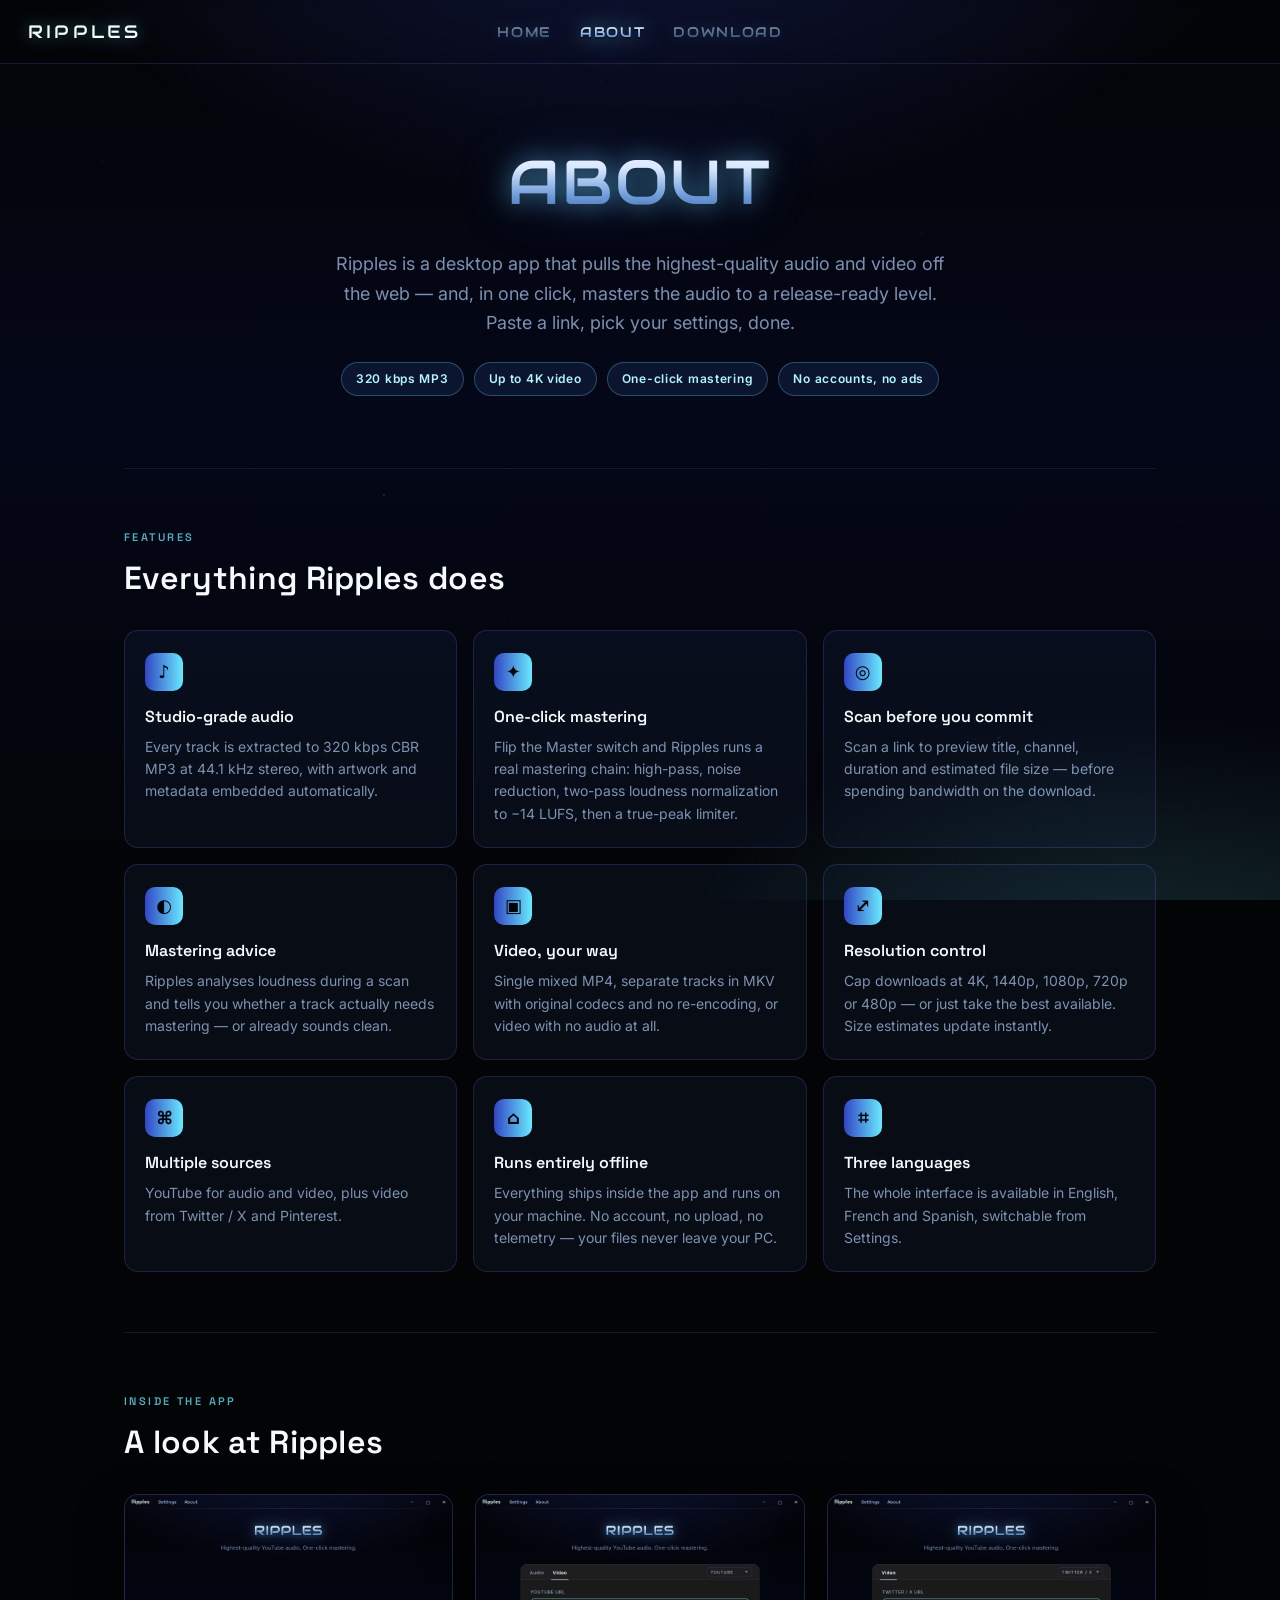
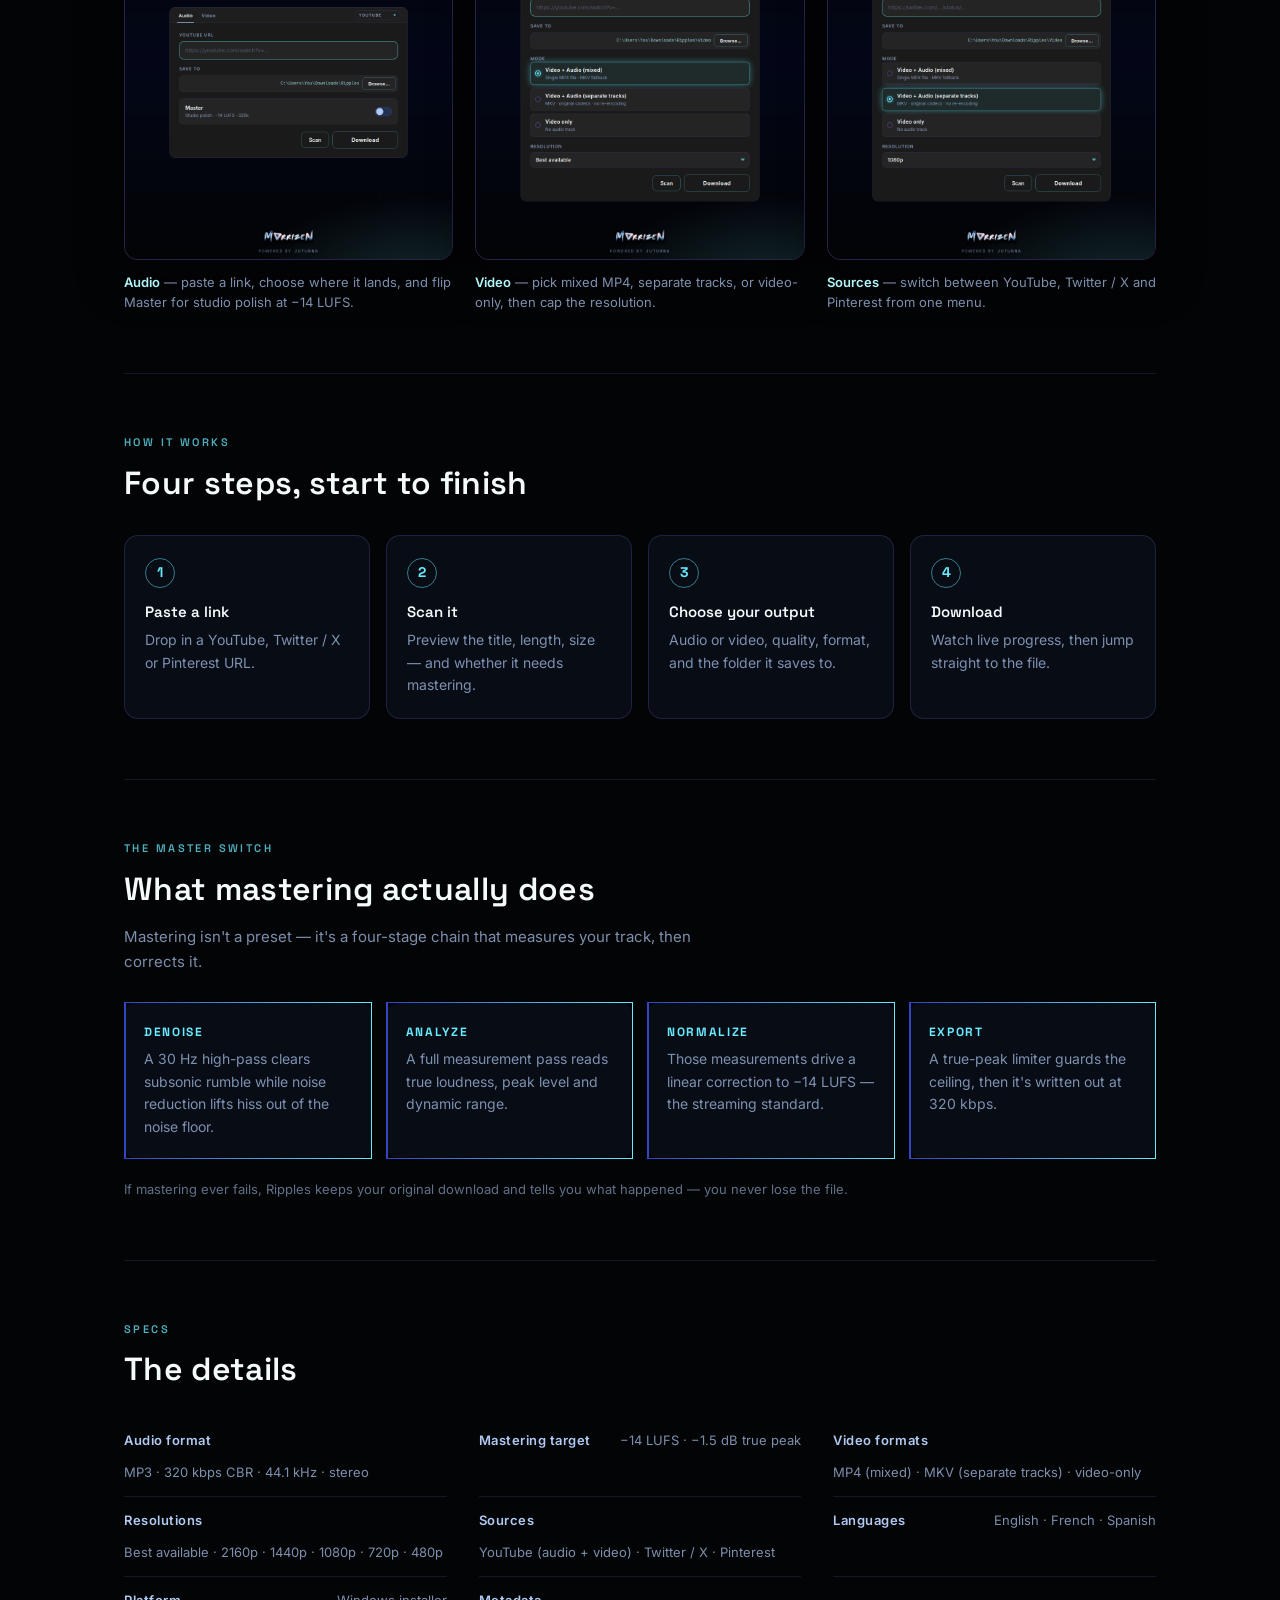
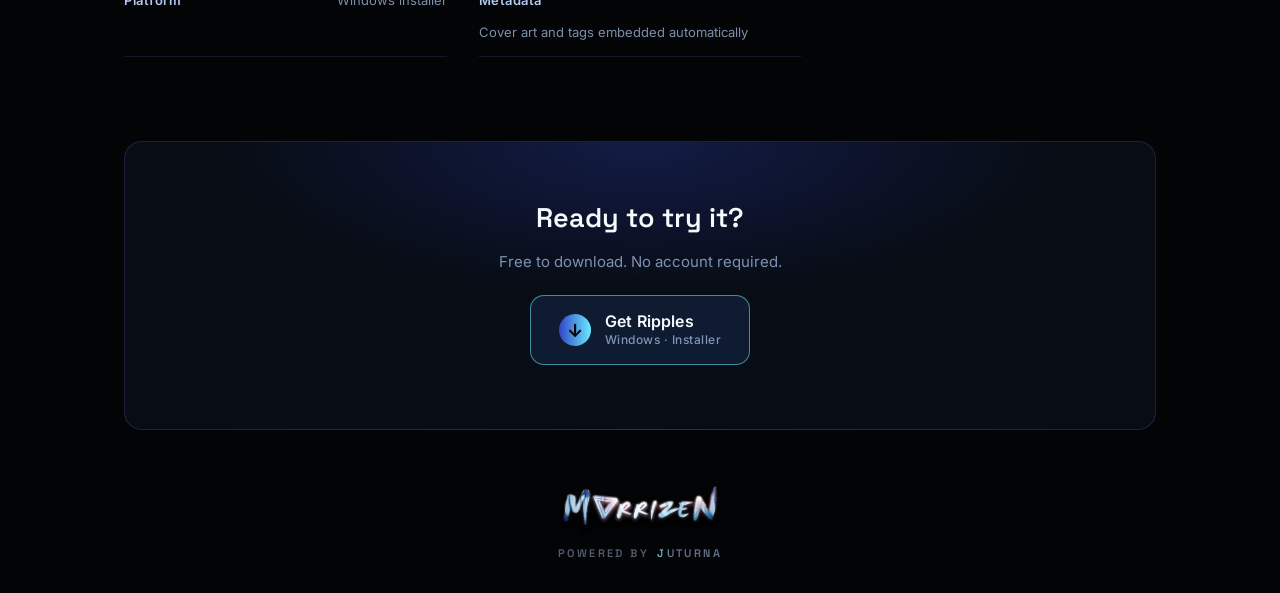
==== about.html @ e48f5643 "Initial commit: Ripples static marketing site Static HTML/CSS site with no build step, served via se" ====
<!doctype html>
<html lang="en">
  <head>
    <meta charset="UTF-8" />
    <meta name="viewport" content="width=device-width, initial-scale=1.0" />
    <title>About Ripples — Features & how it works</title>
    <meta
      name="description"
      content="Ripples is a desktop app for highest-quality audio and video downloads from YouTube, Twitter/X and Pinterest — with one-click studio mastering."
    />
    <link rel="preconnect" href="https://fonts.googleapis.com" />
    <link rel="preconnect" href="https://fonts.gstatic.com" crossorigin />
    <link
      href="https://fonts.googleapis.com/css2?family=Inter:wght@400;500;600;700&family=Space+Grotesk:wght@400;500;600;700&family=Audiowide&display=swap"
      rel="stylesheet"
    />
    <link rel="stylesheet" href="styles.css?v=15" />
  </head>
  <body>
    <div class="page">
      <div class="bg-wash" aria-hidden="true"></div>
      <div class="starfield" aria-hidden="true"></div>

      <header class="site-nav">
        <a class="nav-brand" href="index.html" aria-label="Ripples home">RIPPLES</a>
        <nav class="nav-links" aria-label="Primary">
          <a class="nav-link" href="index.html">Home</a>
          <a class="nav-link is-active" href="about.html">About</a>
          <a class="nav-link" href="download.html">Download</a>
        </nav>
      </header>

      <main class="about">
        <!-- Intro -->
        <section class="about-hero">
          <h1 class="hero-title hero-title--sm">About</h1>
          <p class="about-lede">
            Ripples is a desktop app that pulls the highest-quality audio and video
            off the web — and, in one click, masters the audio to a release-ready
            level. Paste a link, pick your settings, done.
          </p>
          <div class="about-chips" role="list">
            <span class="chip" role="listitem">320 kbps MP3</span>
            <span class="chip" role="listitem">Up to 4K video</span>
            <span class="chip" role="listitem">One-click mastering</span>
            <span class="chip" role="listitem">No accounts, no ads</span>
          </div>
        </section>

        <!-- Feature grid -->
        <section class="about-section" aria-labelledby="features-h">
          <p class="section-kicker">Features</p>
          <h2 class="section-title" id="features-h">Everything Ripples does</h2>

          <div class="feature-grid">
            <article class="feature">
              <div class="feature-icon" aria-hidden="true">♪</div>
              <h3 class="feature-title">Studio-grade audio</h3>
              <p class="feature-text">
                Every track is extracted to 320 kbps CBR MP3 at 44.1 kHz stereo,
                with artwork and metadata embedded automatically.
              </p>
            </article>

            <article class="feature">
              <div class="feature-icon" aria-hidden="true">✦</div>
              <h3 class="feature-title">One-click mastering</h3>
              <p class="feature-text">
                Flip the Master switch and Ripples runs a real mastering chain:
                high-pass, noise reduction, two-pass loudness normalization to
                &minus;14&nbsp;LUFS, then a true-peak limiter.
              </p>
            </article>

            <article class="feature">
              <div class="feature-icon" aria-hidden="true">◎</div>
              <h3 class="feature-title">Scan before you commit</h3>
              <p class="feature-text">
                Scan a link to preview title, channel, duration and estimated file
                size — before spending bandwidth on the download.
              </p>
            </article>

            <article class="feature">
              <div class="feature-icon" aria-hidden="true">◐</div>
              <h3 class="feature-title">Mastering advice</h3>
              <p class="feature-text">
                Ripples analyses loudness during a scan and tells you whether a
                track actually needs mastering — or already sounds clean.
              </p>
            </article>

            <article class="feature">
              <div class="feature-icon" aria-hidden="true">▣</div>
              <h3 class="feature-title">Video, your way</h3>
              <p class="feature-text">
                Single mixed MP4, separate tracks in MKV with original codecs and
                no re-encoding, or video with no audio at all.
              </p>
            </article>

            <article class="feature">
              <div class="feature-icon" aria-hidden="true">⤢</div>
              <h3 class="feature-title">Resolution control</h3>
              <p class="feature-text">
                Cap downloads at 4K, 1440p, 1080p, 720p or 480p — or just take the
                best available. Size estimates update instantly.
              </p>
            </article>

            <article class="feature">
              <div class="feature-icon" aria-hidden="true">⌘</div>
              <h3 class="feature-title">Multiple sources</h3>
              <p class="feature-text">
                YouTube for audio and video, plus video from Twitter&nbsp;/&nbsp;X
                and Pinterest.
              </p>
            </article>

            <article class="feature">
              <div class="feature-icon" aria-hidden="true">⌂</div>
              <h3 class="feature-title">Runs entirely offline</h3>
              <p class="feature-text">
                Everything ships inside the app and runs on your machine. No
                account, no upload, no telemetry — your files never leave your PC.
              </p>
            </article>

            <article class="feature">
              <div class="feature-icon" aria-hidden="true">⌗</div>
              <h3 class="feature-title">Three languages</h3>
              <p class="feature-text">
                The whole interface is available in English, French and Spanish,
                switchable from Settings.
              </p>
            </article>
          </div>
        </section>

        <!-- Screenshots -->
        <section class="about-section" aria-labelledby="shots-h">
          <p class="section-kicker">Inside the app</p>
          <h2 class="section-title" id="shots-h">A look at Ripples</h2>

          <div class="shot-row">
            <figure class="shot">
              <img
                src="assets/shots/audio.png"
                alt="Ripples Audio tab with URL field, save location, and the Master toggle"
                width="900"
                height="1000"
                loading="lazy"
                decoding="async"
              />
              <figcaption class="shot-caption">
                <strong>Audio</strong> — paste a link, choose where it lands, and
                flip Master for studio polish at &minus;14&nbsp;LUFS.
              </figcaption>
            </figure>

            <figure class="shot">
              <img
                src="assets/shots/video.png"
                alt="Ripples Video tab showing the three download modes and a resolution selector"
                width="900"
                height="1000"
                loading="lazy"
                decoding="async"
              />
              <figcaption class="shot-caption">
                <strong>Video</strong> — pick mixed MP4, separate tracks, or
                video-only, then cap the resolution.
              </figcaption>
            </figure>

            <figure class="shot">
              <img
                src="assets/shots/sources.png"
                alt="Ripples with the source selector set to Twitter / X"
                width="900"
                height="1000"
                loading="lazy"
                decoding="async"
              />
              <figcaption class="shot-caption">
                <strong>Sources</strong> — switch between YouTube,
                Twitter&nbsp;/&nbsp;X and Pinterest from one menu.
              </figcaption>
            </figure>
          </div>
        </section>

        <!-- How it works -->
        <section class="about-section" aria-labelledby="how-h">
          <p class="section-kicker">How it works</p>
          <h2 class="section-title" id="how-h">Four steps, start to finish</h2>

          <ol class="steps">
            <li class="step">
              <span class="step-num" aria-hidden="true">1</span>
              <h3 class="step-title">Paste a link</h3>
              <p class="step-text">Drop in a YouTube, Twitter&nbsp;/&nbsp;X or Pinterest URL.</p>
            </li>
            <li class="step">
              <span class="step-num" aria-hidden="true">2</span>
              <h3 class="step-title">Scan it</h3>
              <p class="step-text">Preview the title, length, size — and whether it needs mastering.</p>
            </li>
            <li class="step">
              <span class="step-num" aria-hidden="true">3</span>
              <h3 class="step-title">Choose your output</h3>
              <p class="step-text">Audio or video, quality, format, and the folder it saves to.</p>
            </li>
            <li class="step">
              <span class="step-num" aria-hidden="true">4</span>
              <h3 class="step-title">Download</h3>
              <p class="step-text">Watch live progress, then jump straight to the file.</p>
            </li>
          </ol>
        </section>

        <!-- Mastering detail -->
        <section class="about-section" aria-labelledby="master-h">
          <p class="section-kicker">The Master switch</p>
          <h2 class="section-title" id="master-h">What mastering actually does</h2>
          <p class="section-lede">
            Mastering isn't a preset — it's a four-stage chain that measures your
            track, then corrects it.
          </p>

          <div class="chain">
            <div class="chain-item">
              <p class="chain-step">Denoise</p>
              <p class="chain-text">A 30&nbsp;Hz high-pass clears subsonic rumble while noise reduction lifts hiss out of the noise floor.</p>
            </div>
            <div class="chain-item">
              <p class="chain-step">Analyze</p>
              <p class="chain-text">A full measurement pass reads true loudness, peak level and dynamic range.</p>
            </div>
            <div class="chain-item">
              <p class="chain-step">Normalize</p>
              <p class="chain-text">Those measurements drive a linear correction to &minus;14&nbsp;LUFS — the streaming standard.</p>
            </div>
            <div class="chain-item">
              <p class="chain-step">Export</p>
              <p class="chain-text">A true-peak limiter guards the ceiling, then it's written out at 320 kbps.</p>
            </div>
          </div>

          <p class="fine-print">
            If mastering ever fails, Ripples keeps your original download and tells
            you what happened — you never lose the file.
          </p>
        </section>

        <!-- Specs -->
        <section class="about-section" aria-labelledby="specs-h">
          <p class="section-kicker">Specs</p>
          <h2 class="section-title" id="specs-h">The details</h2>

          <dl class="specs">
            <div class="spec"><dt>Audio format</dt><dd>MP3 · 320 kbps CBR · 44.1 kHz · stereo</dd></div>
            <div class="spec"><dt>Mastering target</dt><dd>&minus;14 LUFS · &minus;1.5 dB true peak</dd></div>
            <div class="spec"><dt>Video formats</dt><dd>MP4 (mixed) · MKV (separate tracks) · video-only</dd></div>
            <div class="spec"><dt>Resolutions</dt><dd>Best available · 2160p · 1440p · 1080p · 720p · 480p</dd></div>
            <div class="spec"><dt>Sources</dt><dd>YouTube (audio + video) · Twitter / X · Pinterest</dd></div>
            <div class="spec"><dt>Languages</dt><dd>English · French · Spanish</dd></div>
            <div class="spec"><dt>Platform</dt><dd>Windows installer</dd></div>
            <div class="spec"><dt>Metadata</dt><dd>Cover art and tags embedded automatically</dd></div>
          </dl>
        </section>

        <!-- CTA -->
        <section class="about-cta">
          <h2 class="cta-title">Ready to try it?</h2>
          <p class="cta-text">Free to download. No account required.</p>
          <a class="download-btn" href="download.html">
            <span class="download-icon" aria-hidden="true">&#8595;</span>
            <span class="download-label">
              <span class="download-title">Get Ripples</span>
              <span class="download-meta">Windows &middot; Installer</span>
            </span>
          </a>
        </section>
      </main>

      <footer class="site-footer" aria-label="Powered by Juturna">
        <a
          class="morrizen-mark"
          href="https://www.morrizen.io"
          target="_blank"
          rel="noopener noreferrer"
          aria-label="MorrizeN"
        >
          <img src="assets/morrizen-logo.png" alt="MorrizeN" class="morrizen-logo" />
        </a>
        <div class="powered-by-row">
          <span class="powered-by">POWERED BY</span>
          <a
            class="juturna-mark"
            href="https://www.juturna.io"
            target="_blank"
            rel="noopener noreferrer"
          >
            <span class="juturna-text">JUTURNA</span>
          </a>
        </div>
      </footer>
    </div>
  </body>
</html>
---- styles.css ----
:root {
  --color-starlight: #f5fafc;
  --color-glacier-mist: #b2f6f9;
  --color-electric-cyan: #69eafd;
  --color-sky-frost: #b1caf3;
  --color-electric-blue: #3245c5;
  --color-indigo-depth: #543892;
  --color-midnight-navy: #213966;
  --color-void-black: #030406;

  --gradient-beam: linear-gradient(90deg, var(--color-electric-blue) 0%, var(--color-electric-cyan) 100%);

  --text-primary: var(--color-starlight);
  --text-muted: rgba(177, 202, 243, 0.7);

  --glow-primary: 0 0 20px rgba(105, 234, 253, 0.55);
  --glow-secondary: 0 0 20px rgba(105, 234, 253, 0.4);

  --border-subtle: 1px solid rgba(99, 80, 171, 0.3);
}

*,
*::before,
*::after {
  box-sizing: border-box;
}

html,
body {
  margin: 0;
  padding: 0;
  height: 100%;
  background: var(--color-void-black);
  color: var(--text-primary);
  font-family: 'Inter', system-ui, -apple-system, 'Segoe UI', sans-serif;
  font-size: 15px;
  line-height: 1.5;
  -webkit-font-smoothing: antialiased;
  -moz-osx-font-smoothing: grayscale;
}

::selection {
  background: rgba(105, 234, 253, 0.35);
  color: var(--color-starlight);
}

a {
  color: inherit;
}

.page {
  position: relative;
  min-height: 100vh;
  display: flex;
  flex-direction: column;
  isolation: isolate;
  overflow: hidden;
}

/* Long-form pages scroll, so the ambient layers must span the full document
   height rather than being clipped to the first viewport. */
.page:has(.about) {
  overflow: visible;
}

.page:has(.about) .bg-wash,
.page:has(.about) .starfield {
  position: fixed;
}

.bg-wash {
  position: absolute;
  inset: 0;
  z-index: 0;
  pointer-events: none;
  background:
    radial-gradient(1200px 700px at 50% -20%, rgba(50, 69, 197, 0.35), transparent 55%),
    radial-gradient(900px 500px at 90% 110%, rgba(105, 234, 253, 0.18), transparent 55%),
    linear-gradient(180deg, var(--color-void-black) 0%, #040718 45%, var(--color-void-black) 100%);
}

.starfield {
  position: absolute;
  inset: 0;
  z-index: 0;
  pointer-events: none;
  opacity: 0.85;
  background-image:
    radial-gradient(1px 1px at 8% 18%, rgba(245, 250, 252, 0.6), transparent 60%),
    radial-gradient(1px 1px at 24% 72%, rgba(178, 246, 249, 0.5), transparent 60%),
    radial-gradient(1px 1px at 47% 9%, rgba(245, 250, 252, 0.45), transparent 60%),
    radial-gradient(1px 1px at 63% 42%, rgba(177, 202, 243, 0.5), transparent 60%),
    radial-gradient(1px 1px at 81% 12%, rgba(245, 250, 252, 0.6), transparent 60%),
    radial-gradient(1px 1px at 92% 58%, rgba(178, 246, 249, 0.4), transparent 60%),
    radial-gradient(1px 1px at 14% 88%, rgba(245, 250, 252, 0.35), transparent 60%),
    radial-gradient(1px 1px at 36% 33%, rgba(177, 202, 243, 0.4), transparent 60%),
    radial-gradient(1px 1px at 56% 77%, rgba(178, 246, 249, 0.45), transparent 60%),
    radial-gradient(1px 1px at 72% 26%, rgba(245, 250, 252, 0.5), transparent 60%),
    radial-gradient(2px 2px at 30% 55%, rgba(105, 234, 253, 0.35), transparent 70%),
    radial-gradient(2px 2px at 78% 82%, rgba(105, 234, 253, 0.3), transparent 70%);
}

.site-nav {
  position: relative;
  z-index: 2;
  display: grid;
  grid-template-columns: 1fr auto 1fr;
  align-items: center;
  padding: 18px 28px;
  border-bottom: 1px solid rgba(99, 80, 171, 0.25);
  backdrop-filter: blur(6px);
  -webkit-backdrop-filter: blur(6px);
}

.nav-brand {
  grid-column: 1;
  grid-row: 1;
  justify-self: start;
  font-family: 'Audiowide', 'Space Grotesk', 'Inter', system-ui, sans-serif;
  font-size: 18px;
  letter-spacing: 0.18em;
  text-decoration: none;
  color: var(--color-starlight);
  filter: drop-shadow(0 0 8px rgba(105, 234, 253, 0.45));
  transition: filter 140ms ease;
}

.nav-brand:hover {
  filter: drop-shadow(0 0 12px rgba(105, 234, 253, 0.7));
}

.nav-links {
  position: absolute;
  left: 50%;
  top: 50%;
  transform: translate(-50%, -50%);
  display: flex;
  align-items: center;
  justify-content: center;
  gap: 8px;
}

/* Narrow screens: the absolutely-centred links overlap the brand, so drop back
   to normal flow and stack them under it. */
@media (max-width: 640px) {
  .site-nav {
    display: flex;
    flex-direction: column;
    gap: 10px;
    padding: 14px 18px;
  }

  .nav-links {
    position: static;
    transform: none;
  }
}

.nav-link {
  display: inline-flex;
  align-items: center;
  padding: 6px 10px;
  font-family: 'Audiowide', 'Space Grotesk', 'Inter', system-ui, sans-serif;
  font-size: 14px;
  font-weight: 400;
  letter-spacing: 0.12em;
  text-transform: uppercase;
  text-decoration: none;
  background: linear-gradient(180deg, #ffffff 0%, #d8e7ff 35%, #6c9ad8 65%, #2a4a8a 100%);
  -webkit-background-clip: text;
  background-clip: text;
  -webkit-text-fill-color: transparent;
  color: transparent;
  filter:
    drop-shadow(0 0 6px rgba(105, 234, 253, 0.25))
    drop-shadow(0 0 12px rgba(50, 69, 197, 0.2));
  opacity: 0.55;
  transition: opacity 140ms ease, filter 140ms ease;
}

.nav-link:hover {
  opacity: 0.9;
  filter:
    drop-shadow(0 0 8px rgba(105, 234, 253, 0.45))
    drop-shadow(0 0 16px rgba(50, 69, 197, 0.3));
}

.nav-link.is-active {
  opacity: 1;
  filter:
    drop-shadow(0 0 10px rgba(105, 234, 253, 0.6))
    drop-shadow(0 0 20px rgba(50, 69, 197, 0.45))
    drop-shadow(0 2px 0 rgba(3, 4, 6, 0.85));
}

.hero {
  position: relative;
  z-index: 1;
  flex: 1;
  display: flex;
  flex-direction: column;
  align-items: center;
  justify-content: center;
  text-align: center;
  padding: 64px 24px;
  gap: 28px;
}

.hero-title {
  margin: 0;
  font-family: 'Audiowide', 'Space Grotesk', 'Inter', system-ui, sans-serif;
  font-size: clamp(36px, 7vw, 73px);
  font-weight: 400;
  letter-spacing: 0.04em;
  text-transform: uppercase;
  background: linear-gradient(180deg, #ffffff 0%, #d8e7ff 35%, #6c9ad8 65%, #2a4a8a 100%);
  -webkit-background-clip: text;
  background-clip: text;
  -webkit-text-fill-color: transparent;
  color: transparent;
  filter:
    drop-shadow(0 0 12px rgba(105, 234, 253, 0.55))
    drop-shadow(0 0 24px rgba(50, 69, 197, 0.45))
    drop-shadow(0 2px 0 rgba(3, 4, 6, 0.85));
}

.hero-title--sm {
  font-size: clamp(31px, 5.95vw, 62px);
}

.hero-sub {
  margin: 0;
  color: var(--text-muted);
  font-size: clamp(15px, 2vw, 18px);
  max-width: 540px;
}

.download-btn {
  display: inline-flex;
  align-items: center;
  gap: 14px;
  padding: 16px 28px;
  border: 1px solid rgba(105, 234, 253, 0.55);
  border-radius: 14px;
  background: rgba(33, 57, 102, 0.35);
  color: var(--color-starlight);
  font-family: inherit;
  font-size: 15px;
  font-weight: 600;
  text-decoration: none;
  cursor: pointer;
  transition: background 160ms ease, border-color 160ms ease, box-shadow 160ms ease, transform 160ms ease;
  box-shadow: 0 0 0 transparent;
}

.download-btn:hover,
.download-btn:focus-visible {
  outline: none;
  background: rgba(105, 234, 253, 0.12);
  border-color: var(--color-electric-cyan);
  box-shadow: var(--glow-primary);
  transform: translateY(-1px);
}

.download-icon {
  display: inline-flex;
  align-items: center;
  justify-content: center;
  width: 32px;
  height: 32px;
  border-radius: 999px;
  background: var(--gradient-beam);
  color: var(--color-void-black);
  font-size: 18px;
  font-weight: 700;
}

.download-label {
  display: flex;
  flex-direction: column;
  align-items: flex-start;
  line-height: 1.2;
}

.download-title {
  font-size: 16px;
  letter-spacing: 0.01em;
}

.download-meta {
  font-size: 12px;
  font-weight: 500;
  color: var(--text-muted);
  letter-spacing: 0.04em;
  margin-top: 2px;
}

.site-footer {
  position: relative;
  z-index: 1;
  display: flex;
  flex-direction: column;
  align-items: center;
  justify-content: center;
  gap: 8px;
  padding: 24px 16px 32px;
  font-family: 'Space Grotesk', 'Inter', system-ui, sans-serif;
  font-size: 11px;
  font-weight: 600;
  letter-spacing: 0.22em;
}

.morrizen-mark {
  display: inline-block;
  line-height: 0;
  border-radius: 4px;
  cursor: pointer;
  transition: filter 140ms ease;
}

.morrizen-mark:hover {
  filter: brightness(1.12) drop-shadow(0 0 12px rgba(105, 234, 253, 0.35));
}

.morrizen-logo {
  display: block;
  width: 160px;
  height: auto;
  user-select: none;
  -webkit-user-drag: none;
}

.powered-by-row {
  display: flex;
  align-items: center;
  gap: 8px;
}

.powered-by {
  color: rgba(177, 202, 243, 0.45);
}

.juturna-mark {
  position: relative;
  display: inline-block;
  text-decoration: none;
  cursor: pointer;
  border-radius: 4px;
}

.juturna-mark:hover .juturna-text {
  filter: brightness(1.15);
}

.juturna-text {
  background-image: linear-gradient(
    90deg,
    rgba(177, 202, 243, 0.55) 0%,
    rgba(177, 202, 243, 0.55) 35%,
    rgba(105, 234, 253, 1) 50%,
    rgba(177, 202, 243, 0.55) 65%,
    rgba(177, 202, 243, 0.55) 100%
  );
  background-size: 220% 100%;
  background-position: 100% 0;
  -webkit-background-clip: text;
  background-clip: text;
  -webkit-text-fill-color: transparent;
  color: transparent;
  animation: juturna-sweep 3.6s ease-in-out infinite;
}

@keyframes juturna-sweep {
  0% { background-position: 100% 0; }
  60% { background-position: -20% 0; }
  100% { background-position: -20% 0; }
}

/* ==========================================================================
   About page
   ========================================================================== */

.about {
  position: relative;
  z-index: 1;
  width: min(1080px, 100%);
  margin: 0 auto;
  padding: 8px 24px 24px;
}

.about-hero {
  display: flex;
  flex-direction: column;
  align-items: center;
  text-align: center;
  gap: 20px;
  padding: 64px 0 72px;
}

.about-lede {
  margin: 0;
  max-width: 620px;
  color: var(--text-muted);
  font-size: clamp(15px, 1.9vw, 18px);
  line-height: 1.65;
}

.about-chips {
  display: flex;
  flex-wrap: wrap;
  justify-content: center;
  gap: 10px;
  margin-top: 4px;
}

.chip {
  padding: 7px 14px;
  border: 1px solid rgba(105, 234, 253, 0.28);
  border-radius: 999px;
  background: rgba(33, 57, 102, 0.3);
  color: var(--color-glacier-mist);
  font-size: 12px;
  font-weight: 600;
  letter-spacing: 0.06em;
  white-space: nowrap;
}

.about-section {
  padding: 60px 0;
  border-top: 1px solid rgba(99, 80, 171, 0.22);
}

.section-kicker {
  margin: 0 0 8px;
  font-family: 'Space Grotesk', 'Inter', system-ui, sans-serif;
  font-size: 11px;
  font-weight: 600;
  letter-spacing: 0.22em;
  text-transform: uppercase;
  color: var(--color-electric-cyan);
  opacity: 0.75;
}

.section-title {
  margin: 0 0 12px;
  font-family: 'Space Grotesk', 'Inter', system-ui, sans-serif;
  font-size: clamp(23px, 3.4vw, 32px);
  font-weight: 600;
  letter-spacing: 0.01em;
  color: var(--color-starlight);
}

.section-lede {
  margin: 0 0 4px;
  max-width: 620px;
  color: var(--text-muted);
  font-size: 15px;
  line-height: 1.65;
}

/* --- Feature grid --- */

.feature-grid {
  display: grid;
  grid-template-columns: repeat(auto-fit, minmax(260px, 1fr));
  gap: 16px;
  margin-top: 28px;
}

.feature {
  padding: 22px 20px;
  border: var(--border-subtle);
  border-radius: 14px;
  background: rgba(33, 57, 102, 0.16);
  transition: border-color 160ms ease, background 160ms ease, transform 160ms ease;
}

.feature:hover {
  border-color: rgba(105, 234, 253, 0.45);
  background: rgba(33, 57, 102, 0.28);
  transform: translateY(-2px);
}

.feature-icon {
  display: inline-flex;
  align-items: center;
  justify-content: center;
  width: 38px;
  height: 38px;
  margin-bottom: 14px;
  border-radius: 10px;
  background: var(--gradient-beam);
  color: var(--color-void-black);
  font-size: 18px;
  font-weight: 700;
  line-height: 1;
}

.feature-title {
  margin: 0 0 7px;
  font-family: 'Space Grotesk', 'Inter', system-ui, sans-serif;
  font-size: 16px;
  font-weight: 600;
  color: var(--color-starlight);
}

.feature-text {
  margin: 0;
  color: var(--text-muted);
  font-size: 14px;
  line-height: 1.6;
}

/* --- Screenshots --- */

.shot-row {
  display: grid;
  grid-template-columns: repeat(auto-fit, minmax(280px, 1fr));
  gap: 22px;
  margin-top: 28px;
}

.shot {
  margin: 0;
  display: flex;
  flex-direction: column;
  gap: 12px;
}

.shot img {
  display: block;
  width: 100%;
  height: auto;
  border: 1px solid rgba(99, 80, 171, 0.4);
  border-radius: 14px;
  background: var(--color-void-black);
  box-shadow: 0 18px 44px rgba(3, 4, 6, 0.6);
  transition: border-color 160ms ease, box-shadow 160ms ease, transform 160ms ease;
}

.shot img:hover {
  border-color: rgba(105, 234, 253, 0.45);
  box-shadow: 0 18px 52px rgba(3, 4, 6, 0.7), var(--glow-secondary);
  transform: translateY(-3px);
}

.shot-caption {
  color: var(--text-muted);
  font-size: 13px;
  line-height: 1.6;
}

.shot-caption strong {
  color: var(--color-glacier-mist);
  font-weight: 600;
}

/* --- Steps --- */

.steps {
  display: grid;
  grid-template-columns: repeat(auto-fit, minmax(210px, 1fr));
  gap: 16px;
  margin: 28px 0 0;
  padding: 0;
  list-style: none;
  counter-reset: none;
}

.step {
  position: relative;
  padding: 22px 20px;
  border: var(--border-subtle);
  border-radius: 14px;
  background: rgba(33, 57, 102, 0.16);
}

.step-num {
  display: inline-flex;
  align-items: center;
  justify-content: center;
  width: 30px;
  height: 30px;
  margin-bottom: 13px;
  border-radius: 999px;
  border: 1px solid rgba(105, 234, 253, 0.5);
  color: var(--color-electric-cyan);
  font-family: 'Space Grotesk', 'Inter', system-ui, sans-serif;
  font-size: 14px;
  font-weight: 700;
}

.step-title {
  margin: 0 0 6px;
  font-family: 'Space Grotesk', 'Inter', system-ui, sans-serif;
  font-size: 15px;
  font-weight: 600;
  color: var(--color-starlight);
}

.step-text {
  margin: 0;
  color: var(--text-muted);
  font-size: 14px;
  line-height: 1.6;
}

/* --- Mastering chain --- */

.chain {
  display: grid;
  grid-template-columns: repeat(auto-fit, minmax(200px, 1fr));
  gap: 14px;
  margin-top: 28px;
}

.chain-item {
  padding: 20px 18px;
  border: var(--border-subtle);
  border-radius: 14px;
  background: rgba(33, 57, 102, 0.16);
  /* Left edge carries the gradient so the four stages read as one signal path. */
  border-left: 2px solid transparent;
  border-image: var(--gradient-beam) 1;
  border-image-slice: 1;
}

.chain-step {
  margin: 0 0 7px;
  font-family: 'Space Grotesk', 'Inter', system-ui, sans-serif;
  font-size: 12px;
  font-weight: 700;
  letter-spacing: 0.14em;
  text-transform: uppercase;
  color: var(--color-electric-cyan);
}

.chain-text {
  margin: 0;
  color: var(--text-muted);
  font-size: 14px;
  line-height: 1.6;
}

.fine-print {
  margin: 20px 0 0;
  color: rgba(177, 202, 243, 0.55);
  font-size: 13px;
  line-height: 1.6;
}

/* --- Specs --- */

.specs {
  display: grid;
  grid-template-columns: repeat(auto-fit, minmax(300px, 1fr));
  gap: 0 32px;
  margin: 24px 0 0;
}

.spec {
  display: flex;
  flex-wrap: wrap;
  align-items: baseline;
  justify-content: space-between;
  gap: 12px;
  padding: 14px 0;
  border-bottom: 1px solid rgba(99, 80, 171, 0.22);
}

.spec dt {
  color: var(--color-sky-frost);
  font-size: 13px;
  font-weight: 600;
  letter-spacing: 0.04em;
}

.spec dd {
  margin: 0;
  color: var(--text-muted);
  font-size: 13px;
  text-align: right;
}

/* --- CTA --- */

.about-cta {
  display: flex;
  flex-direction: column;
  align-items: center;
  text-align: center;
  gap: 12px;
  margin-top: 24px;
  padding: 56px 24px 64px;
  border: var(--border-subtle);
  border-radius: 18px;
  background:
    radial-gradient(600px 220px at 50% 0%, rgba(50, 69, 197, 0.28), transparent 70%),
    rgba(33, 57, 102, 0.16);
}

.cta-title {
  margin: 0;
  font-family: 'Space Grotesk', 'Inter', system-ui, sans-serif;
  font-size: clamp(21px, 3vw, 27px);
  font-weight: 600;
  color: var(--color-starlight);
}

.cta-text {
  margin: 0 0 10px;
  color: var(--text-muted);
  font-size: 15px;
}

@media (max-width: 640px) {
  .about-hero {
    padding: 44px 0 52px;
  }

  .about-section {
    padding: 44px 0;
  }

  .spec {
    justify-content: flex-start;
  }

  .spec dd {
    text-align: left;
  }
}

@media (prefers-reduced-motion: reduce) {
  .feature,
  .shot img {
    transition: none;
  }

  .feature:hover,
  .shot img:hover {
    transform: none;
  }
}
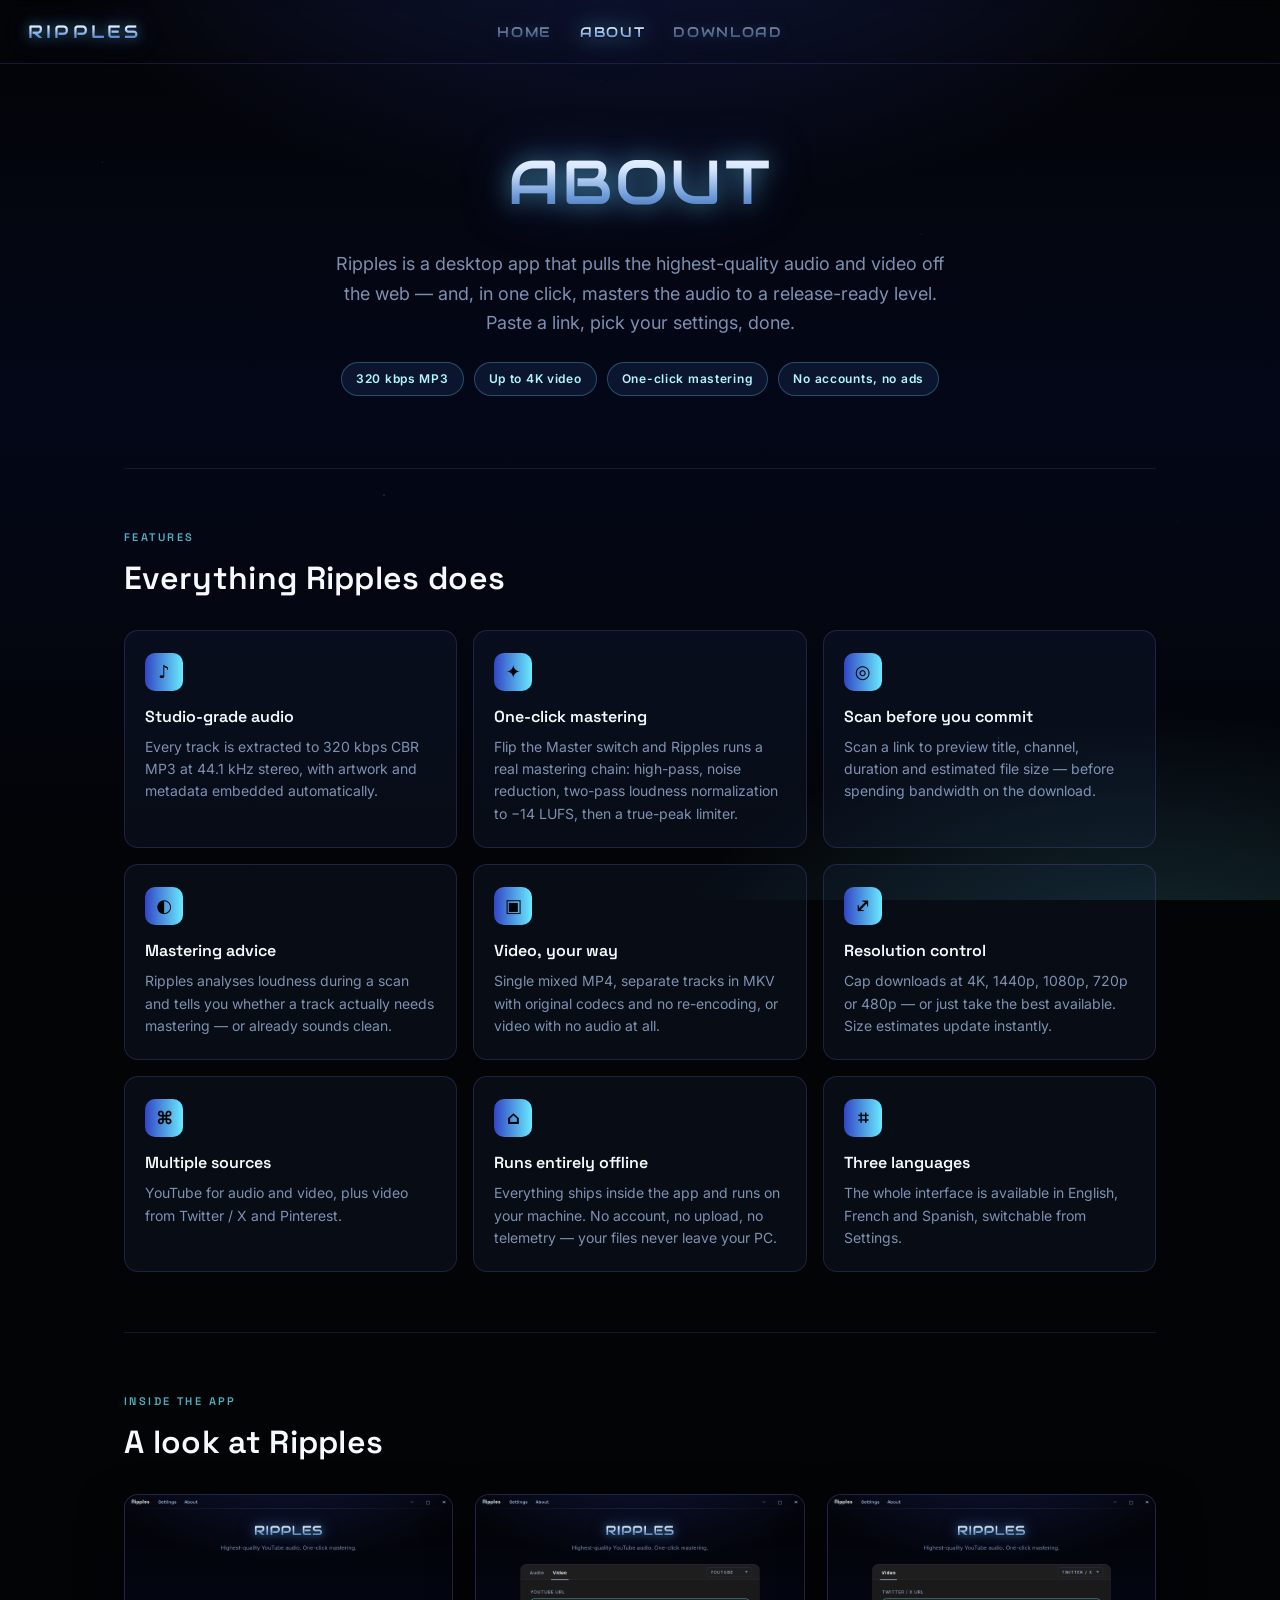
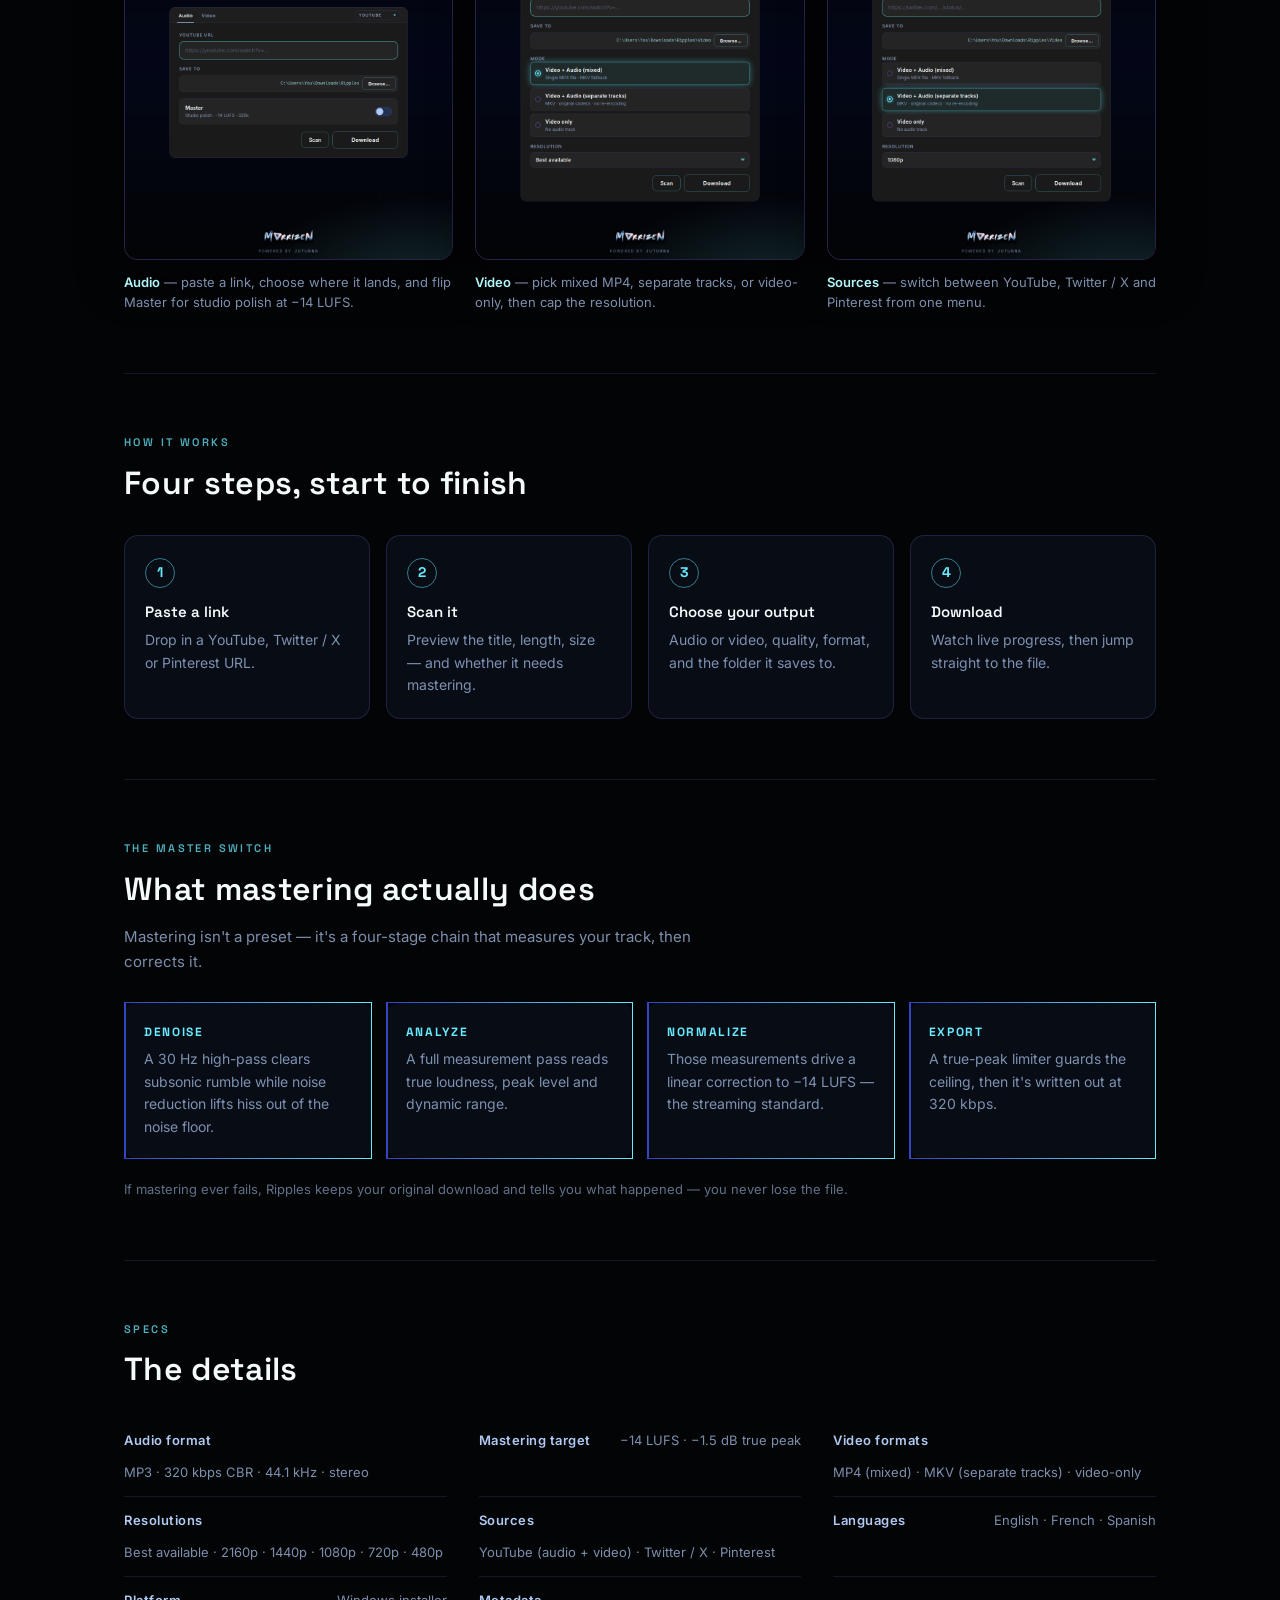
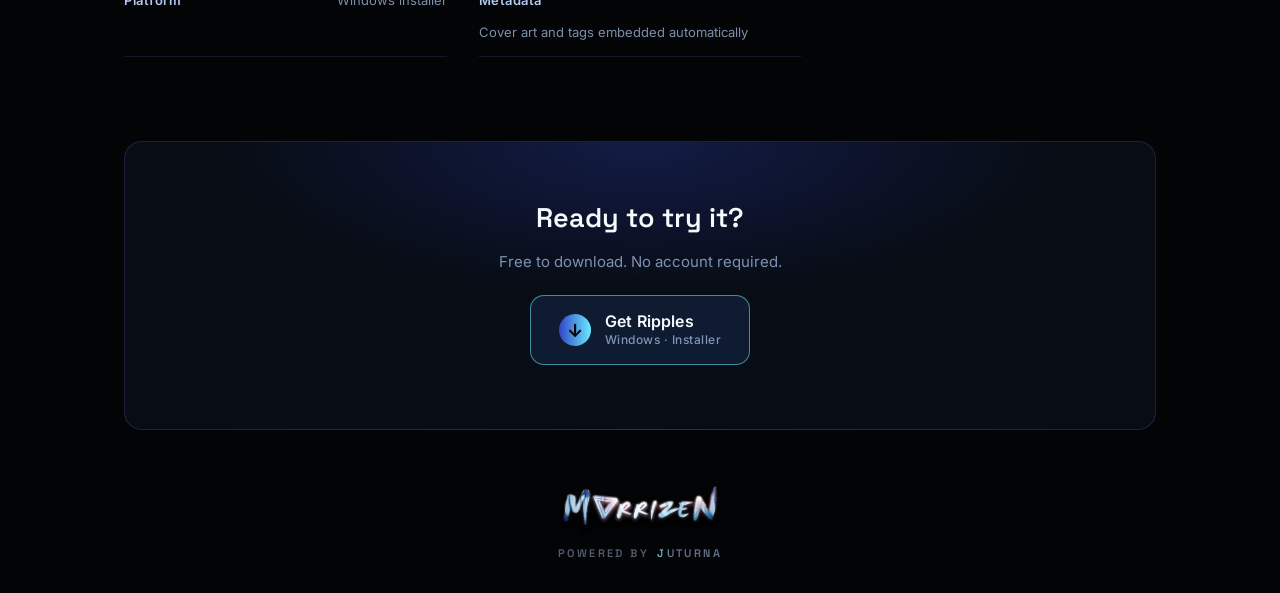
==== commit 3a43b015: "Add favicons and hero droplet; polish nav brand - favicon.ico (16/32/48), favicon-32.png, apple-touc" ====
--- a/about.html
+++ b/about.html
@@ -8,13 +8,16 @@
       name="description"
       content="Ripples is a desktop app for highest-quality audio and video downloads from YouTube, Twitter/X and Pinterest — with one-click studio mastering."
     />
+    <link rel="icon" href="assets/favicon.ico" sizes="any" />
+    <link rel="icon" type="image/png" href="assets/favicon-32.png" sizes="32x32" />
+    <link rel="apple-touch-icon" href="assets/apple-touch-icon.png" />
     <link rel="preconnect" href="https://fonts.googleapis.com" />
     <link rel="preconnect" href="https://fonts.gstatic.com" crossorigin />
     <link
       href="https://fonts.googleapis.com/css2?family=Inter:wght@400;500;600;700&family=Space+Grotesk:wght@400;500;600;700&family=Audiowide&display=swap"
       rel="stylesheet"
     />
-    <link rel="stylesheet" href="styles.css?v=15" />
+    <link rel="stylesheet" href="styles.css?v=32" />
   </head>
   <body>
     <div class="page">
--- a/styles.css
+++ b/styles.css
@@ -120,13 +120,23 @@
   font-size: 18px;
   letter-spacing: 0.18em;
   text-decoration: none;
-  color: var(--color-starlight);
-  filter: drop-shadow(0 0 8px rgba(105, 234, 253, 0.45));
+  background: linear-gradient(180deg, #ffffff 0%, #d8e7ff 35%, #6c9ad8 65%, #2a4a8a 100%);
+  -webkit-background-clip: text;
+  background-clip: text;
+  -webkit-text-fill-color: transparent;
+  color: transparent;
+  filter:
+    drop-shadow(0 0 6px rgba(105, 234, 253, 0.5))
+    drop-shadow(0 0 12px rgba(50, 69, 197, 0.4))
+    drop-shadow(0 1px 0 rgba(3, 4, 6, 0.85));
   transition: filter 140ms ease;
 }
 
 .nav-brand:hover {
-  filter: drop-shadow(0 0 12px rgba(105, 234, 253, 0.7));
+  filter:
+    drop-shadow(0 0 9px rgba(105, 234, 253, 0.7))
+    drop-shadow(0 0 18px rgba(50, 69, 197, 0.5))
+    drop-shadow(0 1px 0 rgba(3, 4, 6, 0.85));
 }
 
 .nav-links {
@@ -206,6 +216,47 @@
   gap: 28px;
 }
 
+/* The slot takes no part in the hero's vertical centring: its own height and
+   the hero's gap are cancelled out, so the title/sub/button group sits exactly
+   where it does without a logo. The droplet is then painted into the free space
+   below the button, centred between it and the footer. */
+.hero-logo-slot {
+  display: flex;
+  align-items: center;
+  justify-content: center;
+  width: 100%;
+  flex: 0 0 auto;
+  height: 0;
+  margin-top: -28px;
+  overflow: visible;
+}
+
+.hero-logo {
+  display: block;
+  width: clamp(140px, 14vw, 180px);
+  height: auto;
+  /* Bounded against the viewport, not the parent: a percentage of an
+     auto-height flex parent resolves to zero and hides the logo. */
+  max-height: min(180px, 14vh);
+  object-fit: contain;
+  user-select: none;
+  -webkit-user-drag: none;
+  /* The source is a square photo whose bright mass (droplet + splash) sits at
+     x=0.488, y=0.655 — below the frame's geometric centre — so the image is
+     nudged up/right to put that centroid on the true centre line. */
+  /* The vertical term drops the droplet out of the text group's flow position
+     into the free space below the button, landing it midway between the button
+     and the footer. Fixed px: the gap it centres in is itself a fixed leftover
+     of the hero's padding, so a vh-based offset drifts as the window resizes. */
+  transform: translate(4.2%, calc(-7% + 118px));
+  /* Solid black background: screen blending drops it into the page. The mask is
+     an ellipse centred on that mass, tall enough to keep the bead chain. */
+  mix-blend-mode: screen;
+  -webkit-mask-image: radial-gradient(62% 78% at 49% 58%, #000 62%, transparent 97%);
+  mask-image: radial-gradient(62% 78% at 49% 58%, #000 62%, transparent 97%);
+  filter: drop-shadow(0 0 26px rgba(105, 234, 253, 0.22));
+}
+
 .hero-title {
   margin: 0;
   font-family: 'Audiowide', 'Space Grotesk', 'Inter', system-ui, sans-serif;
@@ -226,6 +277,23 @@
 
 .hero-title--sm {
   font-size: clamp(31px, 5.95vw, 62px);
+}
+
+/* Absolutely positioned so the droplet contributes zero height to .hero's flex
+   layout — .hero is justify-content: center, so an in-flow image would grow the
+   stack and drag the title upward. Sized from the reference screenshot: the
+   droplet measured ~9.7% of viewport width. */
+.hero-drop {
+  position: absolute;
+  left: 50%;
+  top: 76%;
+  transform: translateX(-50%);
+  width: clamp(84px, 9.7vw, 150px);
+  height: auto;
+  user-select: none;
+  -webkit-user-drag: none;
+  pointer-events: none;
+  filter: drop-shadow(0 0 22px rgba(105, 234, 253, 0.2));
 }
 
 .hero-sub {
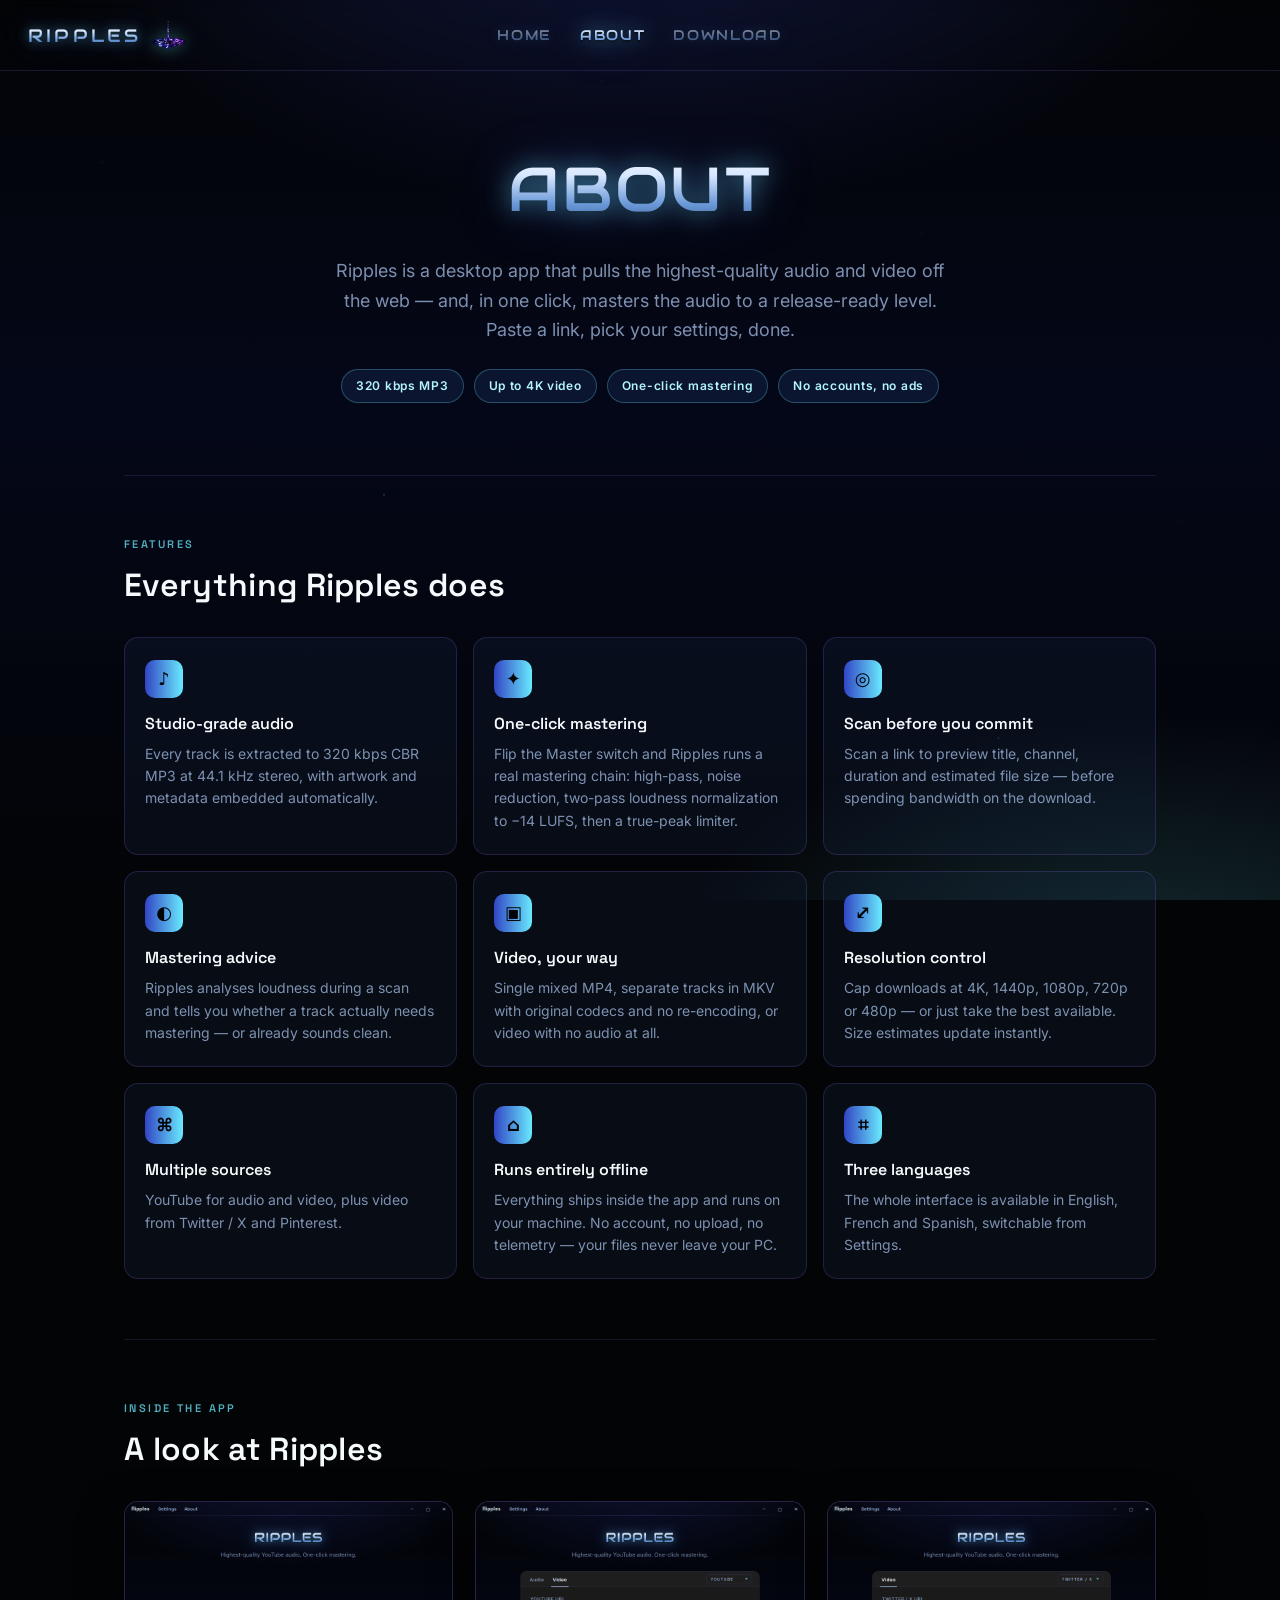
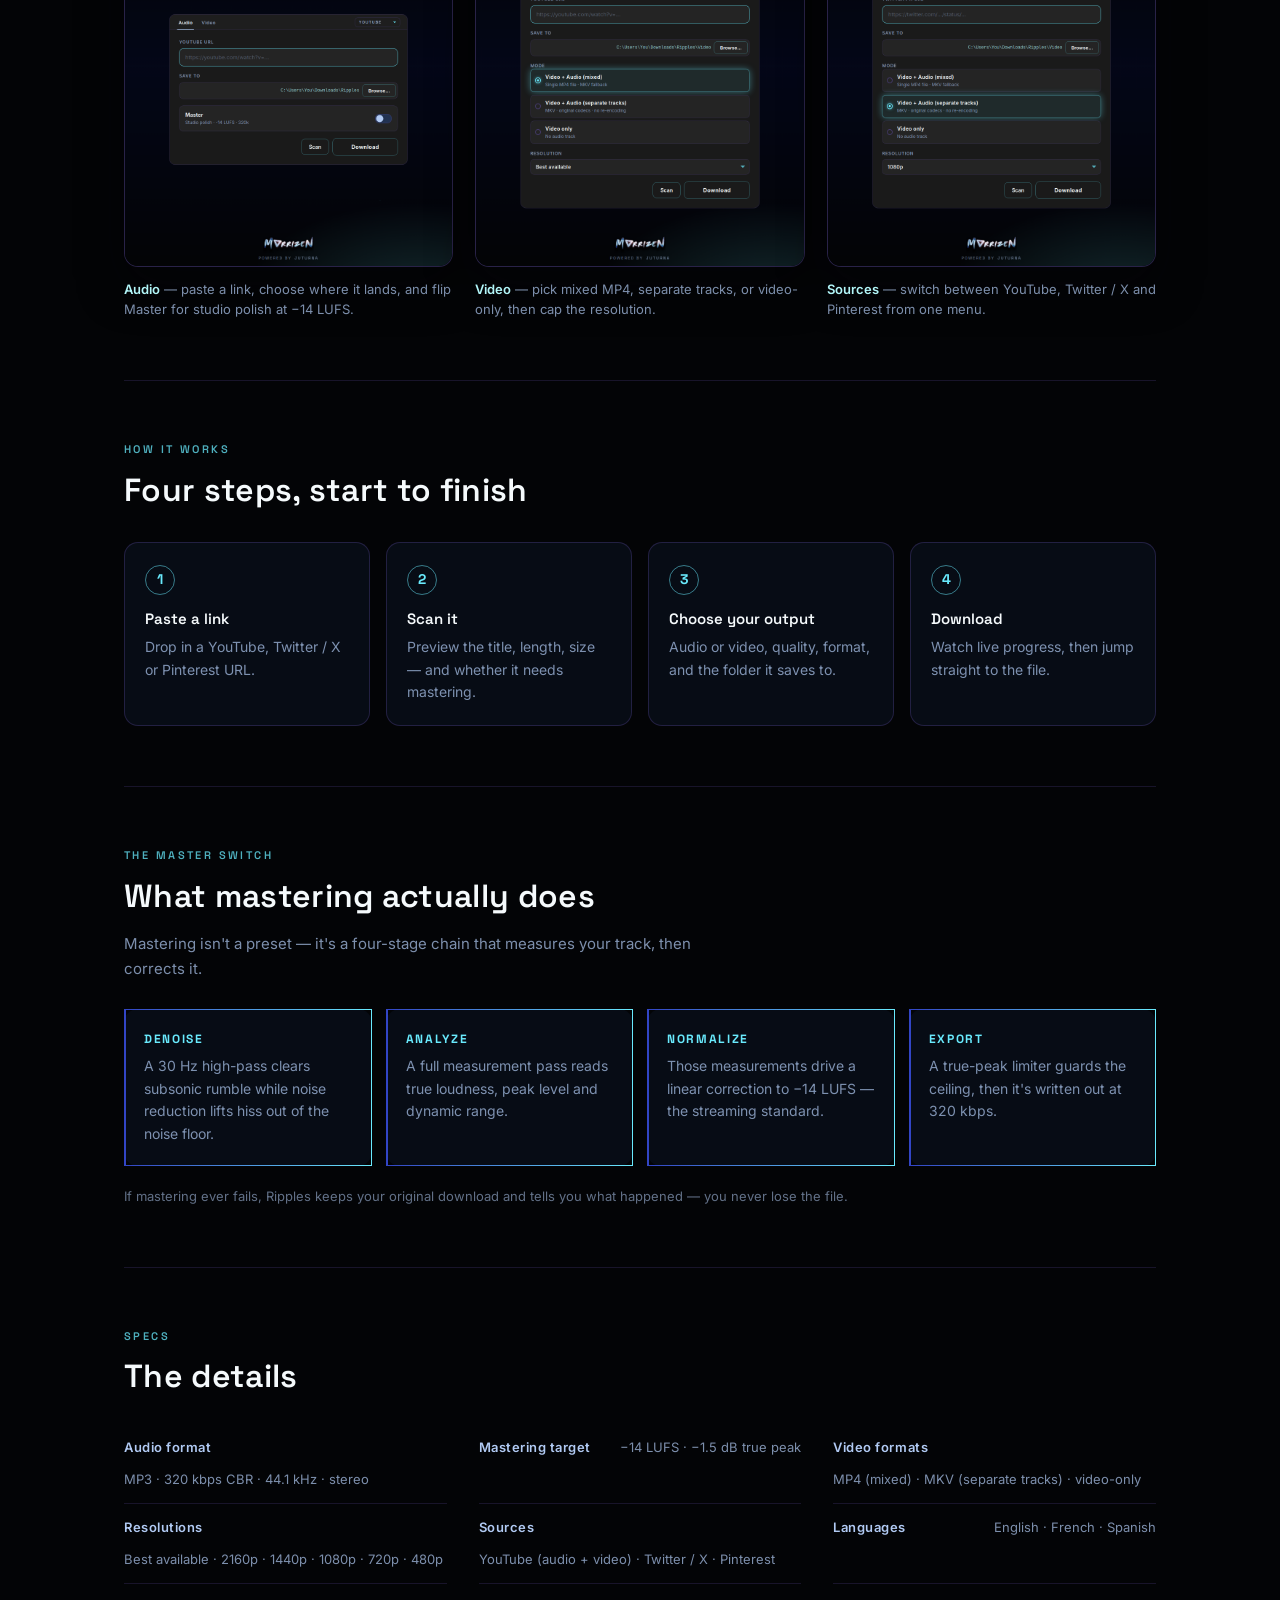
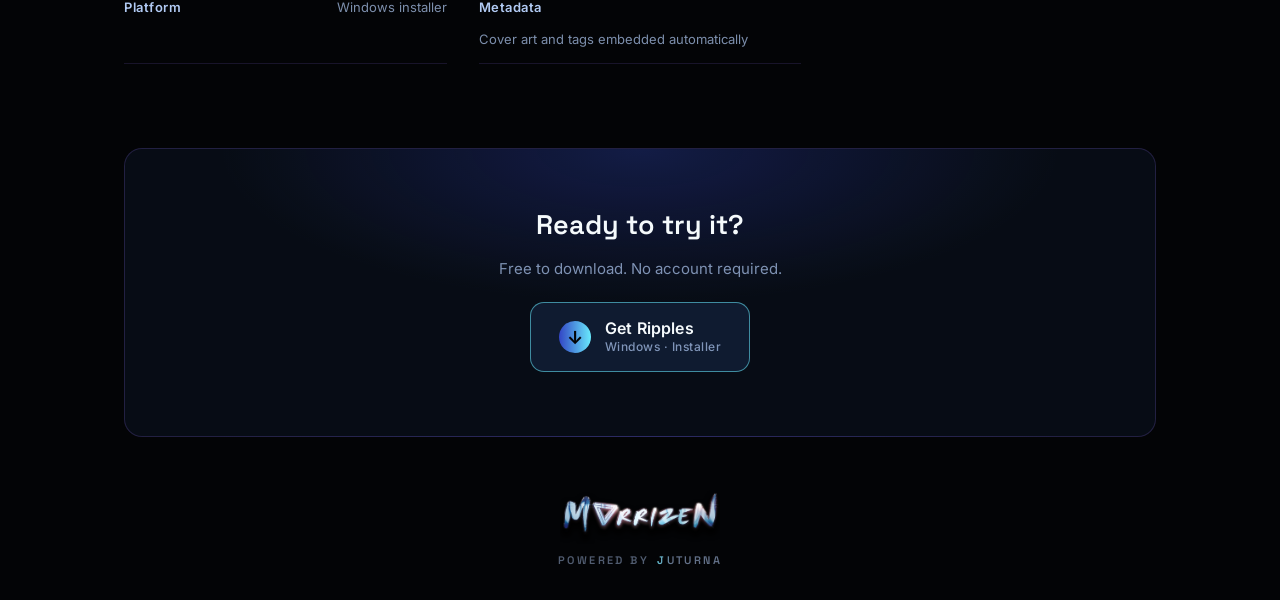
==== commit 5d2a59ba: "Move Ripples droplet into the nav brand lockup Remove the hero droplet from index.html and place the" ====
--- a/about.html
+++ b/about.html
@@ -17,7 +17,7 @@
       href="https://fonts.googleapis.com/css2?family=Inter:wght@400;500;600;700&family=Space+Grotesk:wght@400;500;600;700&family=Audiowide&display=swap"
       rel="stylesheet"
     />
-    <link rel="stylesheet" href="styles.css?v=32" />
+    <link rel="stylesheet" href="styles.css?v=37" />
   </head>
   <body>
     <div class="page">
@@ -25,7 +25,11 @@
       <div class="starfield" aria-hidden="true"></div>
 
       <header class="site-nav">
-        <a class="nav-brand" href="index.html" aria-label="Ripples home">RIPPLES</a>
+        <a class="nav-brand" href="index.html" aria-label="Ripples home">
+          <span class="nav-brand-text">RIPPLES</span>
+          <img class="nav-brand-icon" src="assets/icon.png" alt="" aria-hidden="true"
+               width="1024" height="1024" decoding="async" />
+        </a>
         <nav class="nav-links" aria-label="Primary">
           <a class="nav-link" href="index.html">Home</a>
           <a class="nav-link is-active" href="about.html">About</a>
--- a/styles.css
+++ b/styles.css
@@ -116,10 +116,19 @@
   grid-column: 1;
   grid-row: 1;
   justify-self: start;
+  display: inline-flex;
+  align-items: center;
+  gap: 9px;
+  text-decoration: none;
+  transition: filter 140ms ease;
+}
+
+/* The gradient lives on the text span, not the anchor: background-clip: text on
+   a parent would clip the icon out of existence. */
+.nav-brand-text {
   font-family: 'Audiowide', 'Space Grotesk', 'Inter', system-ui, sans-serif;
   font-size: 18px;
   letter-spacing: 0.18em;
-  text-decoration: none;
   background: linear-gradient(180deg, #ffffff 0%, #d8e7ff 35%, #6c9ad8 65%, #2a4a8a 100%);
   -webkit-background-clip: text;
   background-clip: text;
@@ -129,14 +138,31 @@
     drop-shadow(0 0 6px rgba(105, 234, 253, 0.5))
     drop-shadow(0 0 12px rgba(50, 69, 197, 0.4))
     drop-shadow(0 1px 0 rgba(3, 4, 6, 0.85));
-  transition: filter 140ms ease;
-}
-
-.nav-brand:hover {
+}
+
+/* Sits to the right of the wordmark. The source is a dark photo, so it is
+   lifted to read against the near-black bar. */
+.nav-brand-icon {
+  width: 34px;
+  height: 34px;
+  object-fit: contain;
+  flex: 0 0 auto;
+  user-select: none;
+  -webkit-user-drag: none;
+  filter: brightness(1.5) saturate(1.15)
+    drop-shadow(0 0 8px rgba(105, 234, 253, 0.45));
+}
+
+.nav-brand:hover .nav-brand-text {
   filter:
     drop-shadow(0 0 9px rgba(105, 234, 253, 0.7))
     drop-shadow(0 0 18px rgba(50, 69, 197, 0.5))
     drop-shadow(0 1px 0 rgba(3, 4, 6, 0.85));
+}
+
+.nav-brand:hover .nav-brand-icon {
+  filter: brightness(1.75) saturate(1.25)
+    drop-shadow(0 0 12px rgba(105, 234, 253, 0.65));
 }
 
 .nav-links {
@@ -279,23 +305,6 @@
   font-size: clamp(31px, 5.95vw, 62px);
 }
 
-/* Absolutely positioned so the droplet contributes zero height to .hero's flex
-   layout — .hero is justify-content: center, so an in-flow image would grow the
-   stack and drag the title upward. Sized from the reference screenshot: the
-   droplet measured ~9.7% of viewport width. */
-.hero-drop {
-  position: absolute;
-  left: 50%;
-  top: 76%;
-  transform: translateX(-50%);
-  width: clamp(84px, 9.7vw, 150px);
-  height: auto;
-  user-select: none;
-  -webkit-user-drag: none;
-  pointer-events: none;
-  filter: drop-shadow(0 0 22px rgba(105, 234, 253, 0.2));
-}
-
 .hero-sub {
   margin: 0;
   color: var(--text-muted);
